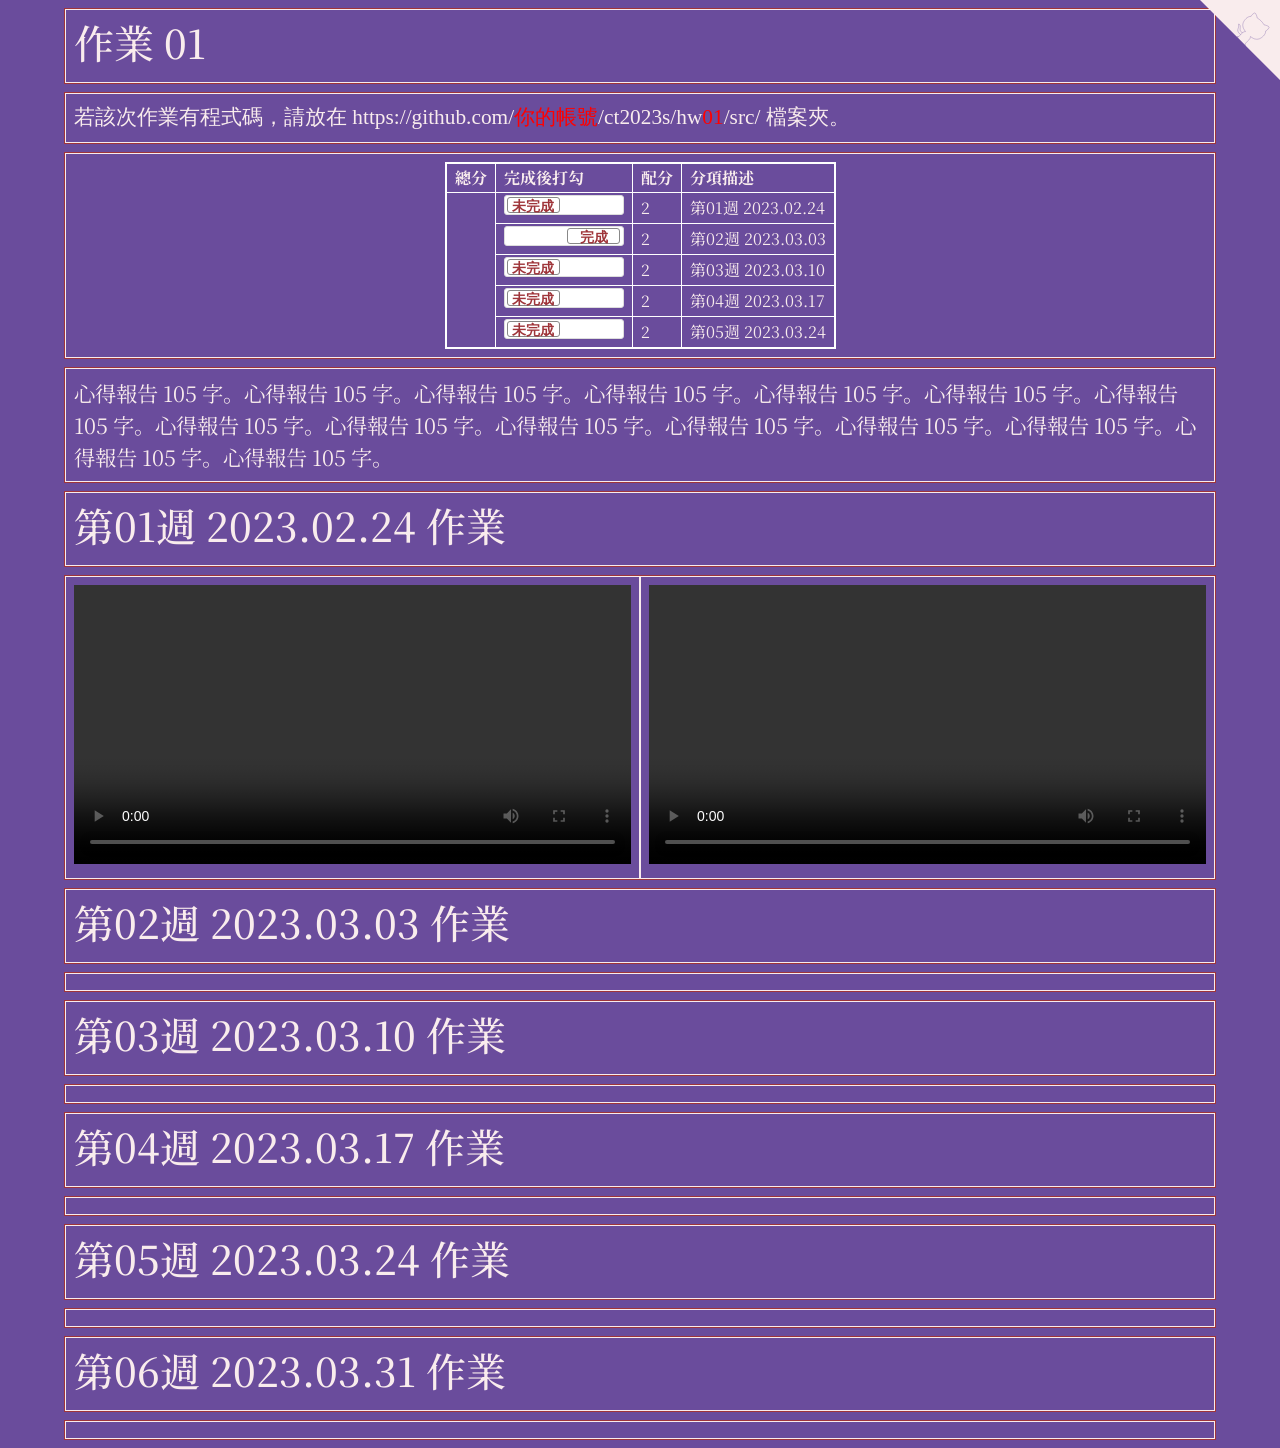
==== hw01/index.html @ 90efe3b5 "Add files via upload" ====
<!doctype html>
<html lang="zh-Hant-TW">
<head>
<!-- Required meta tags -->
<meta charset="utf-8">
<meta name="viewport" content="width=device-width, initial-scale=1">

<!-- D3, jquery -->
<script src="https://d3js.org/d3.v3.min.js" charset="utf-8"></script>
<script src="https://code.jquery.com/jquery-3.6.0.min.js" charset="utf-8"></script>

<!-- Bootstrap CSS -->
<link href="https://cdn.jsdelivr.net/npm/bootstrap@5.1.1/dist/css/bootstrap.min.css" rel="stylesheet">
<script src="https://cdn.jsdelivr.net/npm/bootstrap@5.1.1/dist/js/bootstrap.bundle.min.js"></script>

<title>作品集 Portfolio</title>
<style type="text/css">
  @import url('https://fonts.googleapis.com/css2?family=Noto+Serif+JP:wght@200&display=swap');

  table {
  border-collapse: collapse;
  border: 2px solid white; /* rgba(217,140,144,1) */
  font-size:  12pt;
  margin-left: auto;
  margin-right: auto;
  }

  td,
  th {
  border: 1px solid white;
  padding: 2px 8px;
  }

  .flipswitch
  {
      position: relative;
      background: white;
      width: 120px;
      height: 20px;
      -webkit-appearance: initial;
      border-radius: 3px;
      -webkit-tap-highlight-color: rgba(0, 0, 0, 0);
      outline:none;
      font-size: 14px;
      font-family: Trebuchet, Arial, sans-serif;
      font-weight: bold;
      cursor:pointer;
      border:1px solid #ddd;
  }
  .flipswitch:after
  {
      position:absolute;
      top:5%;
      display:block; 
      line-height:16px;
      width:45%;
      height:90%;
      background:#fff;
      box-sizing:border-box;
      text-align:center;
      transition: all 0.3s ease-in 0s; 
      color:rgba(159,53,58,1);
      border:#888 1px solid;
      border-radius:3px;
  }
  .flipswitch:after
  {
      left:2%;
      content: "未完成";
  }
  .flipswitch:checked:after
  {
      left:53%;
      content: "完成";
  }

  body {
    background-color: rgb(106, 76, 156); /* #6A4C9C */
    color: rgb(106, 76, 156);
    font-family: 'Noto Serif JP', serif;
  }

  .container-fluid {
    width:  90%;
  }

  .hw12 {
    border: 1px solid rgb(159, 53, 58);
    margin-top: 8px;
    margin-bottom: 8px;
  }

  .twenty {
    border: 1px solid #f9eced;
    color: #f9eced;
    padding: 8px;
    font-size: 16pt;
  }

  .twenty:hover {
      box-shadow: 0 0 5px 3px #f9eced;
      color: cyan; 
      text-shadow: 0 0 6px #FFFFFF, 0 0 6px #000000;
  }

  @font-face {
    font-family:'cjkFonts';
    src: url(cjkFonts_allseto_v1.11.woff2) format('woff2');
    /* https://cloudconvert.com/ttf-to-woff2 */
  }
  
  .cjkFonts {
    font-family: 'cjkFonts';
  }

  .github-corner:hover 
  .octo-arm {
    animation: octocat-wave 560ms ease-in-out
  }
  @keyframes octocat-wave {
    0%,100% {
      transform:rotate(0)
    }
    20%,60% {
      transform:rotate(-25deg)
    }
    40%,80% {
      transform:rotate(10deg)
    }
  }
  @media (max-width:500px) {
    .github-corner:hover 
    .octo-arm {
      animation:none
    }

    .github-corner 
    .octo-arm {
      animation: octocat-wave 560ms ease-in-out
    }
  }

  /* 波浪 */
  a {
    color:yellow;
    text-decoration: none; 
    background: url("data:image/svg+xml,%3Csvg xmlns='http://www.w3.org/2000/svg' viewBox='0 0 20 4'%3E%3Cpath fill='none' stroke='%23fff' d='M0 3.5c5 0 5-3 10-3s5 3 10 3 5-3 10-3 5 3 10 3'/%3E%3C/svg%3E") repeat-x 0 100%; 
    background-size:20px auto; 
    animation: waveMove 1s infinite linear;
  }

  a:hover {
    color:#f30;
    text-decoration: none;
    background: none;
    animation: none;
    text-decoration: underline;
    padding:2px 0;
  }
  @keyframes waveMove {
    from { background-position:0 100%; }
    to { background-position:20px 100%; }
  }
  /* 波浪 */
</style>
</head>
<body>
<!-- https://alexlenail.me/NN-SVG/about.html -->
<a href="https://github.com/你的帳號/ct2023s/" class="github-corner" aria-label="View source on Github">
  <svg width="80" height="80" viewBox="0 0 250 250" style="fill:#f9eced; color:#fff; position: absolute; top: 0; border: 0; right: 0;" aria-hidden="true">
    <path d="M0,0 L115,115 L130,115 L142,142 L250,250 L250,0 Z"></path>
    <path d="M128.3,109.0 C113.8,99.7 119.0,89.6 119.0,89.6 C122.0,82.7 120.5,78.6 120.5,78.6 C119.2,72.0 123.4,76.3 123.4,76.3 C127.3,80.9 125.5,87.3 125.5,87.3 C122.9,97.6 130.6,101.9 134.4,103.2" fill="#f9eced" stroke="#6A4C9C" style="transform-origin: 130px 106px;" class="octo-arm"></path>
    <path d="M115.0,115.0 C114.9,115.1 118.7,116.5 119.8,115.4 L133.7,101.6 C136.9,99.2 139.9,98.4 142.2,98.6 C133.8,88.0 127.5,74.4 143.8,58.0 C148.5,53.4 154.0,51.2 159.7,51.0 C160.3,49.4 163.2,43.6 171.4,40.1 C171.4,40.1 176.1,42.5 178.8,56.2 C183.1,58.6 187.2,61.8 190.9,65.4 C194.5,69.0 197.7,73.2 200.1,77.6 C213.8,80.2 216.3,84.9 216.3,84.9 C212.7,93.1 206.9,96.0 205.4,96.6 C205.1,102.4 203.0,107.8 198.3,112.5 C181.9,128.9 168.3,122.5 157.7,114.1 C157.9,116.9 156.7,120.9 152.7,124.9 L141.0,136.5 C139.8,137.7 141.6,141.9 141.8,141.8 Z" fill="#f9eced" stroke="#6A4C9C" class="octo-body"></path>
  </svg>
</a>


<div class="container-fluid">

  <!-- ------------------------------------------------>
  <div class="row hw12">
    <div class="col-md-12 twenty">
      <h1>作業 01</h1>
    </div>
  </div>

  <!-- ------------------------------------------------>
  <div class="row hw12">
    <div class="col-md-12 twenty cjkFonts">
      若該次作業有程式碼，請放在 https://github.com/<span style="color:red;">你的帳號</span>/ct2023s/hw<span style="color:red;">01</span>/src/ 檔案夾。
    </div>
  </div>

  <!-- ------------------------------------------------>
  <div class="row hw12">
    <div class="col-md-12 twenty">
      <table>
        <tr>
          <th>總分</th>
          <th>完成後打勾</th>
          <th>配分</th>
          <th>分項描述</th>
        </tr>
        <tr>
          <td rowspan="7" id="myTotal"></td>
          <td><input type="checkbox" class="flipswitch" id="myCheckbox1"></td>
          <td id='m1'>2</td>
          <td>第01週 2023.02.24</td>
        </tr>
        <tr>
          <td><input type="checkbox" class="flipswitch" id="myCheckbox2" checked></td>
          <td id='m2'>2</td>
          <td>第02週 2023.03.03</td>
        </tr>
        <tr>
          <td><input type="checkbox" class="flipswitch" id="myCheckbox3"></td>
          <td id='m3'>2</td>
          <td>第03週 2023.03.10</td>
        </tr>
        <tr>
          <td><input type="checkbox" class="flipswitch" id="myCheckbox4"></td>
          <td id='m4'>2</td>
          <td>第04週 2023.03.17</td>
        </tr>
        <tr>
          <td><input type="checkbox" class="flipswitch" id="myCheckbox5"></td>
          <td id='m5'>2</td>
          <td>第05週 2023.03.24</td>
        </tr>
      </table>
    </div>
  </div>

  <!-- ------------------------------------------------>
  <div class="row hw12">
    <div class="col-md-12 twenty">
      心得報告 105 字。心得報告 105 字。心得報告 105 字。心得報告 105 字。心得報告 105 字。心得報告 105 字。心得報告 105 字。心得報告 105 字。心得報告 105 字。心得報告 105 字。心得報告 105 字。心得報告 105 字。心得報告 105 字。心得報告 105 字。心得報告 105 字。
    </div>
  </div>

  <!-- ------------------------------------------------>
  <div class="row hw12">
    <div class="col-md-12 twenty">
      <h1>第01週 2023.02.24 作業</h1>
    </div>
  </div>

  <!-- ------------------------------------------------>
  <div class="row hw12">
    <div class="col-md-6 twenty">
      <video id="video1" style="width:100%;max-width:100%;" controls="">
        <source src="https://www.w3schools.com/html/mov_bbb.mp4" type="video/mp4">
      </video>
    </div>
    <div class="col-md-6 twenty">
      <video id="video1" style="width:100%;max-width:100%;" controls="">
        <source src="https://www.w3schools.com/html/mov_bbb.mp4" type="video/mp4">
      </video>
    </div>
  </div>


  <!-- ------------------------------------------------>
  <div class="row hw12">
    <div class="col-md-12 twenty">
      <h1>第02週 2023.03.03 作業</h1>
    </div>
  </div>

  <!-- ------------------------------------------------>
  <div class="row hw12">
    <div class="col-md-12 twenty">
      
    </div>
  </div>



  <!-- ------------------------------------------------>
  <div class="row hw12">
    <div class="col-md-12 twenty">
      <h1>第03週 2023.03.10 作業</h1>
    </div>
  </div>

  <!-- ------------------------------------------------>
  <div class="row hw12">
    <div class="col-md-12 twenty">
      
    </div>
  </div>



  <!-- ------------------------------------------------>
  <div class="row hw12">
    <div class="col-md-12 twenty">
      <h1>第04週 2023.03.17 作業</h1>
    </div>
  </div>

  <!-- ------------------------------------------------>
  <div class="row hw12">
    <div class="col-md-12 twenty">
      
    </div>
  </div>



  <!-- ------------------------------------------------>
  <div class="row hw12">
    <div class="col-md-12 twenty">
      <h1>第05週 2023.03.24 作業</h1>
    </div>
  </div>

  <!-- ------------------------------------------------>
  <div class="row hw12">
    <div class="col-md-12 twenty">
      
    </div>
  </div>



  <!-- ------------------------------------------------>
  <div class="row hw12">
    <div class="col-md-12 twenty">
      <h1>第06週 2023.03.31 作業</h1>
    </div>
  </div>

  <!-- ------------------------------------------------>
  <div class="row hw12">
    <div class="col-md-12 twenty">
      
    </div>
  </div>


  <!-- ------------------------------------------------>

  <!-- ------------------------------------------------>


<script>
  $(function() {
    var f = function() {
      $(this).next().text($(this).is(':checked') ? '做完' : '未做完');
    };
    $('input').change(f).trigger('change');
  });

  d3.select("#myCheckbox1").on("change",update);
  d3.select("#myCheckbox2").on("change",update);
  d3.select("#myCheckbox3").on("change",update);
  d3.select("#myCheckbox4").on("change",update);
  d3.select("#myCheckbox5").on("change",update);
  d3.select("#myCheckbox6").on("change",update);
  d3.select("#myCheckbox7").on("change",update);

  update();
  
  function update(){

    var score = 0;

    if (d3.select("#myCheckbox1").property("checked")){
      score += parseInt(d3.select('#m1').html());
    }

    if (d3.select("#myCheckbox2").property("checked")){
      score += parseInt(d3.select('#m2').html());   
    }

    if (d3.select("#myCheckbox3").property("checked")){
      score += parseInt(d3.select('#m3').html());   
    }

    if (d3.select("#myCheckbox4").property("checked")){
      score += parseInt(d3.select('#m4').html());   
    }

    if (d3.select("#myCheckbox5").property("checked")){
      score += parseInt(d3.select('#m5').html());   
    }


    d3.select("#myTotal").html(score);    
  }
</script>

</body>
</html>
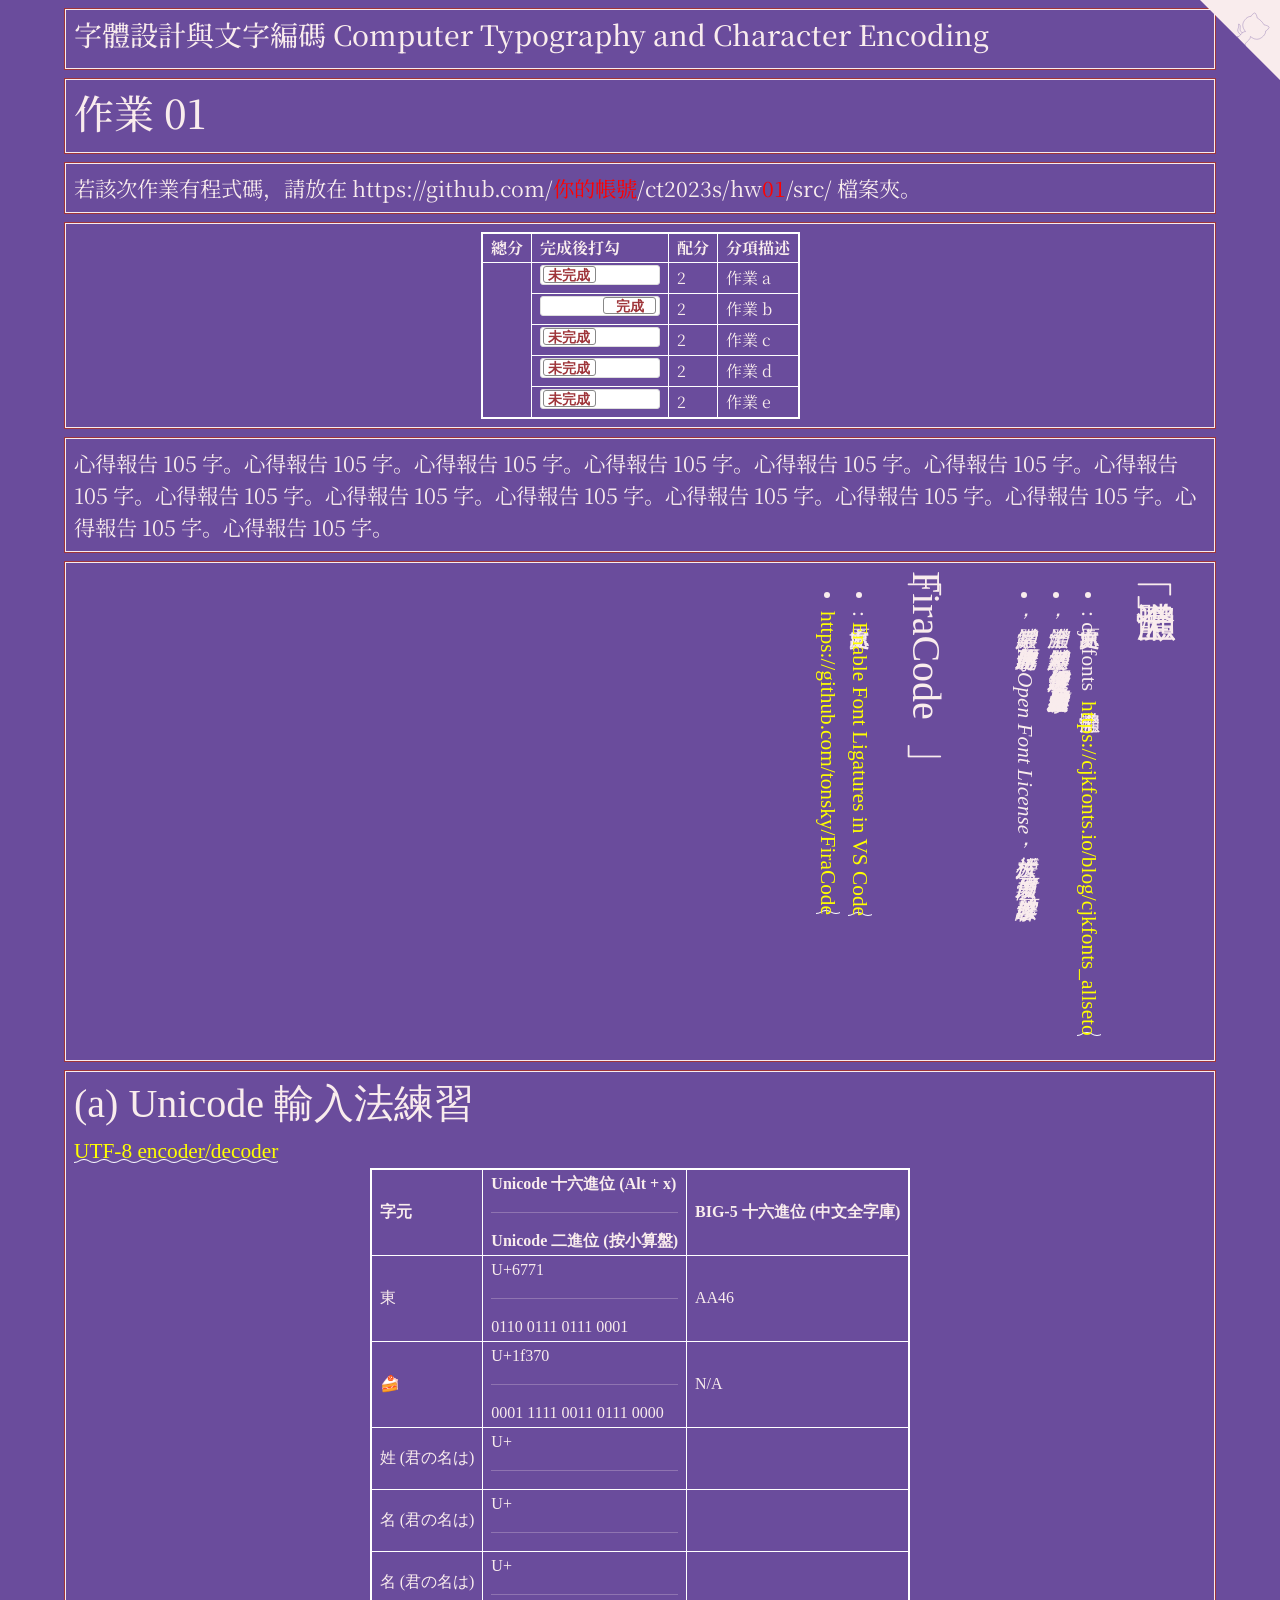
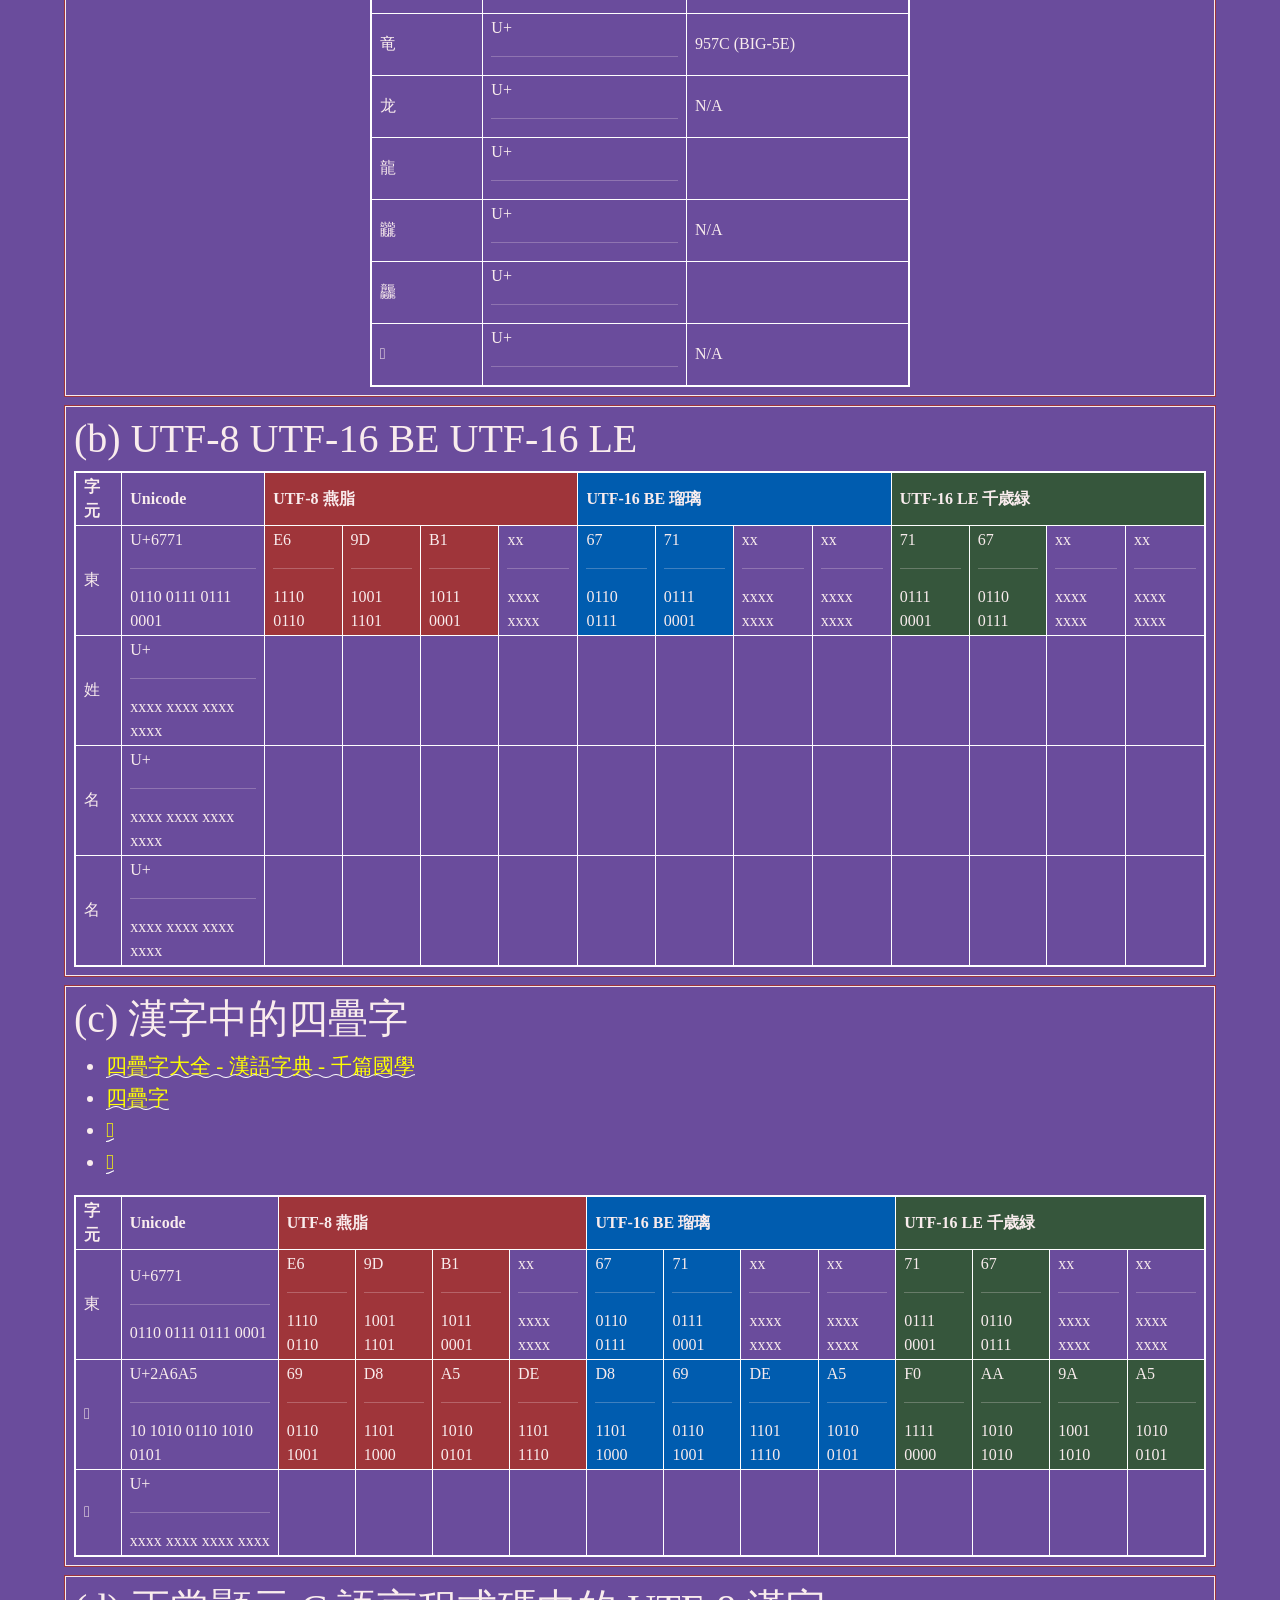
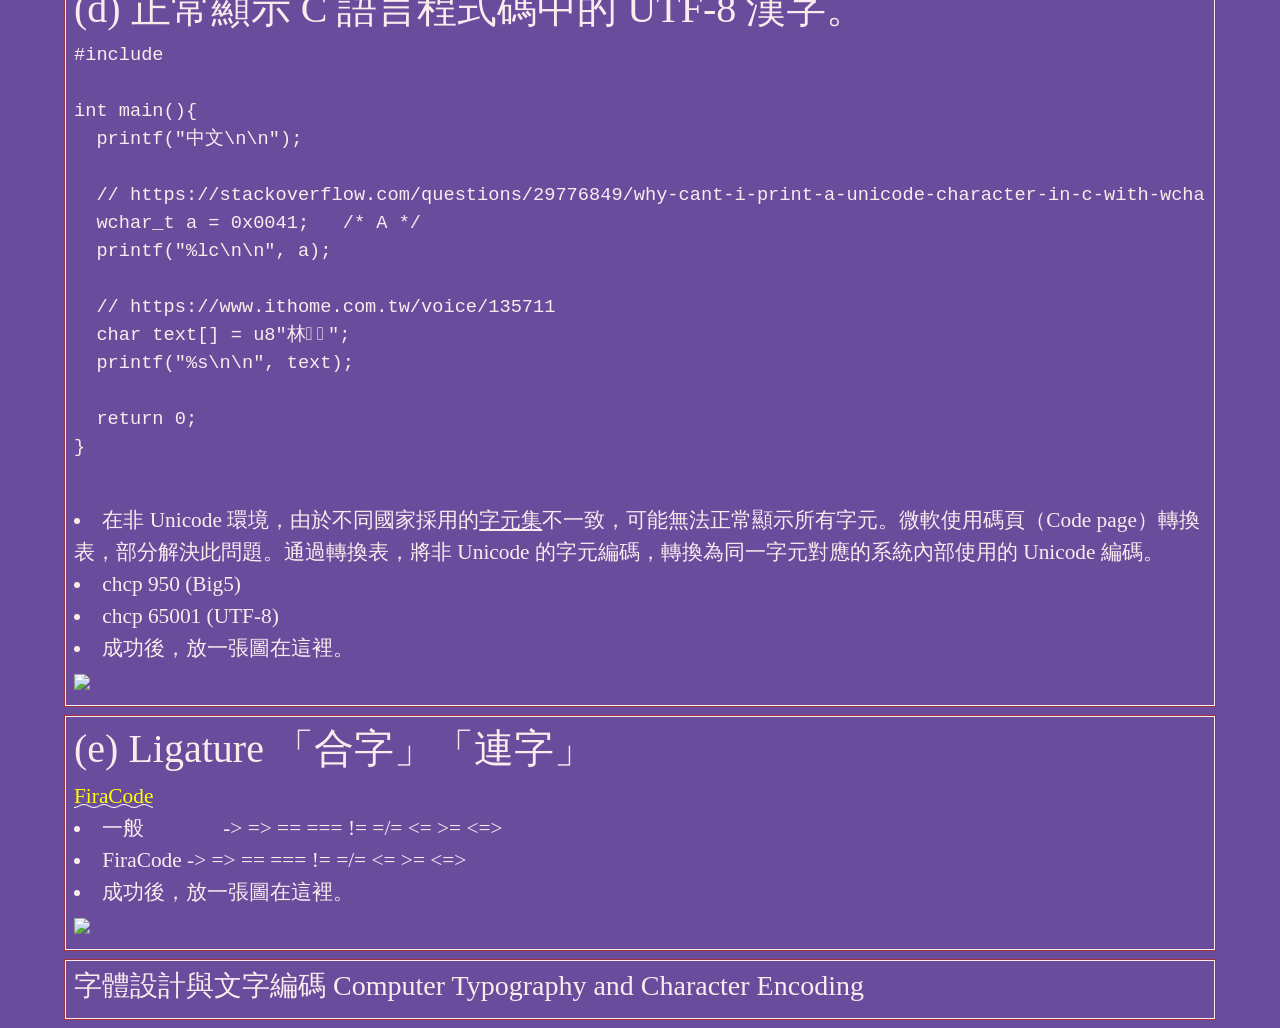
==== commit f737b0a4: "Update index.html" ====
--- a/hw01/index.html
+++ b/hw01/index.html
@@ -14,21 +14,23 @@
 <script src="https://cdn.jsdelivr.net/npm/bootstrap@5.1.1/dist/js/bootstrap.bundle.min.js"></script>
 
 <title>作品集 Portfolio</title>
+<!-- https://alexlenail.me/NN-SVG/about.html -->
+<link rel="icon" href="../hw00/favicon.svg"/>
 <style type="text/css">
   @import url('https://fonts.googleapis.com/css2?family=Noto+Serif+JP:wght@200&display=swap');
 
   table {
-  border-collapse: collapse;
-  border: 2px solid white; /* rgba(217,140,144,1) */
-  font-size:  12pt;
-  margin-left: auto;
-  margin-right: auto;
+    border-collapse: collapse;
+    border: 2px solid white; /* rgba(217,140,144,1) */
+    font-size:  12pt;
+    margin-left: auto;
+    margin-right: auto;
   }
 
   td,
   th {
-  border: 1px solid white;
-  padding: 2px 8px;
+    border: 1px solid white;
+    padding: 2px 8px;
   }
 
   .flipswitch
@@ -108,9 +110,24 @@
     src: url(cjkFonts_allseto_v1.11.woff2) format('woff2');
     /* https://cloudconvert.com/ttf-to-woff2 */
   }
-  
+
+  @font-face {
+    font-family:'FiraCode-Regular';
+    src: url(FiraCode-Regular.woff2) format('woff2');
+    /* https://worldofzero.com/posts/enable-font-ligatures-vscode/ */
+  }
+
   .cjkFonts {
     font-family: 'cjkFonts';
+    writing-mode: vertical-rl;
+  }
+
+  .cjkFontsH {
+    font-family: 'cjkFonts';
+  }
+
+  .FiraCode {
+    font-family: 'FiraCode-Regular';
   }
 
   .github-corner:hover 
@@ -180,13 +197,20 @@
   <!-- ------------------------------------------------>
   <div class="row hw12">
     <div class="col-md-12 twenty">
+      <h3>字體設計與文字編碼   Computer Typography and Character Encoding</h3>
+    </div>
+  </div>
+
+  <!-- ------------------------------------------------>
+  <div class="row hw12">
+    <div class="col-md-12 twenty">
       <h1>作業 01</h1>
     </div>
   </div>
 
   <!-- ------------------------------------------------>
   <div class="row hw12">
-    <div class="col-md-12 twenty cjkFonts">
+    <div class="col-md-12 twenty">
       若該次作業有程式碼，請放在 https://github.com/<span style="color:red;">你的帳號</span>/ct2023s/hw<span style="color:red;">01</span>/src/ 檔案夾。
     </div>
   </div>
@@ -205,27 +229,27 @@
           <td rowspan="7" id="myTotal"></td>
           <td><input type="checkbox" class="flipswitch" id="myCheckbox1"></td>
           <td id='m1'>2</td>
-          <td>第01週 2023.02.24</td>
+          <td>作業 a</td>
         </tr>
         <tr>
           <td><input type="checkbox" class="flipswitch" id="myCheckbox2" checked></td>
           <td id='m2'>2</td>
-          <td>第02週 2023.03.03</td>
+          <td>作業 b</td>
         </tr>
         <tr>
           <td><input type="checkbox" class="flipswitch" id="myCheckbox3"></td>
           <td id='m3'>2</td>
-          <td>第03週 2023.03.10</td>
+          <td>作業 c</td>
         </tr>
         <tr>
           <td><input type="checkbox" class="flipswitch" id="myCheckbox4"></td>
           <td id='m4'>2</td>
-          <td>第04週 2023.03.17</td>
+          <td>作業 d</td>
         </tr>
         <tr>
           <td><input type="checkbox" class="flipswitch" id="myCheckbox5"></td>
           <td id='m5'>2</td>
-          <td>第05週 2023.03.24</td>
+          <td>作業 e</td>
         </tr>
       </table>
     </div>
@@ -240,12 +264,28 @@
 
   <!-- ------------------------------------------------>
   <div class="row hw12">
-    <div class="col-md-12 twenty">
-      <h1>第01週 2023.02.24 作業</h1>
-    </div>
-  </div>
-
-  <!-- ------------------------------------------------>
+    <div class="col-md-12 twenty cjkFonts">
+      <h1> 「全瀨體」</h1>
+
+      <ul>
+        <li>原文出處: cjkfonts 全瀨體 <a href="https://cjkfonts.io/blog/cjkfonts_allseto" target="_blank"> https://cjkfonts.io/blog/cjkfonts_allseto</a></li>
+        <li><cite>全瀨體，基於瀨戶字體，透過深度學習智能造字，產生的字體數量是跟思源黑體相同。</cite></li>
+        <li><cite>瀨戶字體，原作者將此字體用 SIL Open Font License 授權方法，可以商業使用，可以容許修改字體。</cite></li>
+      </ul>
+
+      <h1> 「FiraCode」</h1>
+
+      <ul>
+       <li>原文出處: <a href="https://worldofzero.com/posts/enable-font-ligatures-vscode/" target="_blank"> Enable Font Ligatures in VS Code </a></li>
+        <li><a href="https://github.com/tonsky/FiraCode" target="_blank">https://github.com/tonsky/FiraCode</a></li>
+      </ul>
+
+
+    </div>
+  </div>
+
+  <!-- ------------------------------------------------>
+  <!--
   <div class="row hw12">
     <div class="col-md-6 twenty">
       <video id="video1" style="width:100%;max-width:100%;" controls="">
@@ -258,91 +298,301 @@
       </video>
     </div>
   </div>
-
-
-  <!-- ------------------------------------------------>
-  <div class="row hw12">
-    <div class="col-md-12 twenty">
-      <h1>第02週 2023.03.03 作業</h1>
-    </div>
-  </div>
-
-  <!-- ------------------------------------------------>
-  <div class="row hw12">
-    <div class="col-md-12 twenty">
-      
-    </div>
-  </div>
-
-
-
-  <!-- ------------------------------------------------>
-  <div class="row hw12">
-    <div class="col-md-12 twenty">
-      <h1>第03週 2023.03.10 作業</h1>
-    </div>
-  </div>
-
-  <!-- ------------------------------------------------>
-  <div class="row hw12">
-    <div class="col-md-12 twenty">
-      
-    </div>
-  </div>
-
-
-
-  <!-- ------------------------------------------------>
-  <div class="row hw12">
-    <div class="col-md-12 twenty">
-      <h1>第04週 2023.03.17 作業</h1>
-    </div>
-  </div>
-
-  <!-- ------------------------------------------------>
-  <div class="row hw12">
-    <div class="col-md-12 twenty">
-      
-    </div>
-  </div>
-
-
-
-  <!-- ------------------------------------------------>
-  <div class="row hw12">
-    <div class="col-md-12 twenty">
-      <h1>第05週 2023.03.24 作業</h1>
-    </div>
-  </div>
-
-  <!-- ------------------------------------------------>
-  <div class="row hw12">
-    <div class="col-md-12 twenty">
-      
-    </div>
-  </div>
-
-
-
-  <!-- ------------------------------------------------>
-  <div class="row hw12">
-    <div class="col-md-12 twenty">
-      <h1>第06週 2023.03.31 作業</h1>
-    </div>
-  </div>
-
-  <!-- ------------------------------------------------>
-  <div class="row hw12">
-    <div class="col-md-12 twenty">
-      
-    </div>
-  </div>
-
-
-  <!-- ------------------------------------------------>
-
-  <!-- ------------------------------------------------>
-
+  -->
+
+
+  <!-- ------------------------------------------------>
+  <div class="row hw12">
+    <div class="col-md-12 twenty cjkFontsH">
+      <h1>(a) Unicode 輸入法練習 </h1>
+      <a href="https://mothereff.in/utf-8" target="_blank">UTF-8 encoder/decoder</a>
+      <table>
+        <tr>
+          <th>字元</th>
+          <th>Unicode 十六進位 (Alt + x)<hr>Unicode 二進位 (按小算盤)</th>
+          <th>BIG-5 十六進位 (中文全字庫)</th>
+        </tr>
+        <tr>
+          <td>東</td>
+          <td>U+6771<hr>0110 0111 0111 0001</td>
+          <td>AA46</td> <!-- BIG-5 十六進位 -->
+        </tr>
+        <tr>
+          <td>🍰</td>
+          <td>U+1f370<hr>0001 1111 0011 0111 0000</td> <!-- Unicode 二進位 -->
+          <td>N/A</td> <!-- BIG-5 十六進位 -->
+        </tr>
+        <tr>
+          <td>姓 (君の名は)</td>
+          <td>U+<hr></td> <!-- Unicode 二進位 -->
+          <td></td> <!-- BIG-5 十六進位 -->
+        </tr>
+        <tr>
+          <td>名 (君の名は)</td>
+          <td>U+<hr></td> <!-- Unicode 二進位 -->
+          <td></td> <!-- BIG-5 十六進位 -->
+        </tr>
+        <tr>
+          <td>名 (君の名は)</td>
+          <td>U+<hr></td> <!-- Unicode 二進位 -->
+          <td></td> <!-- BIG-5 十六進位 -->
+        </tr>
+        <tr>
+          <td>竜</td>
+          <td>U+<hr></td> <!-- Unicode 二進位 -->
+          <td>957C (BIG-5E)</td> <!-- BIG-5 十六進位 -->
+        </tr>
+        <tr>
+          <td>龙</td>
+          <td>U+<hr></td> <!-- Unicode 二進位 -->
+          <td>N/A</td> <!-- BIG-5 十六進位 -->
+        </tr>
+        <tr>
+          <td>龍</td>
+          <td>U+<hr></td> <!-- Unicode 二進位 -->
+          <td></td> <!-- BIG-5 十六進位 -->
+        </tr>
+        <tr>
+          <td>龖</td>
+          <td>U+<hr></td> <!-- Unicode 二進位 -->
+          <td>N/A</td> <!-- BIG-5 十六進位 -->
+        </tr>
+        <tr>
+          <td>龘</td>
+          <td>U+<hr></td> <!-- Unicode 二進位 -->
+          <td></td> <!-- BIG-5 十六進位 -->
+        </tr>
+        <tr>
+          <td>𪚥</td> <!-- 新細明體-ExtB -->
+          <td>U+<hr></td> <!-- Unicode 二進位 -->
+          <td>N/A</td> <!-- BIG-5 十六進位 -->
+        </tr>
+      </table>
+    </div>
+  </div>
+
+  <!-- ------------------------------------------------>
+  <div class="row hw12">
+    <div class="col-md-12 twenty cjkFontsH">
+      <h1>(b) UTF-8 UTF-16 BE UTF-16 LE</h1>
+
+      <table>
+        <tr>
+          <th>字元</th> <!-- 紺 https://nipponcolors.com/#kon --> <!-- 桔梗 https://nipponcolors.com/#kikyo --> 
+          <th colspan="1">Unicode</th>
+          <th colspan="4" style="background-color:#9F353A;">UTF-8 燕脂</th> <!-- 燕脂 https://nipponcolors.com/#enji -->
+          <th colspan="4" style="background-color:#005CAF;">UTF-16 BE 瑠璃</th> <!-- 瑠璃 https://nipponcolors.com/#ruri https://nipponcolors.com/#kon -->
+          <th colspan="4" style="background-color:#36563C;">UTF-16 LE 千歳緑</th> <!-- 千歳緑 https://nipponcolors.com/#chitosemidori -->
+        </tr>
+        <tr>
+          <td>東</td>
+          <td>U+6771<hr>0110 0111 0111 0001</td>
+          <td style="background-color:#9F353A;">E6<hr>1110 0110</td> <!-- UTF-8 -->
+          <td style="background-color:#9F353A;">9D<hr>1001 1101</td>
+          <td style="background-color:#9F353A;">B1<hr>1011 0001</td>
+          <td>xx<hr>xxxx xxxx</td>
+          <td style="background-color:#005CAF;">67<hr>0110 0111</td> <!-- UTF-16 BE -->
+          <td style="background-color:#005CAF;">71<hr>0111 0001</td>
+          <td>xx<hr>xxxx xxxx</td>
+          <td>xx<hr>xxxx xxxx</td>
+          <td style="background-color:#36563C;">71<hr>0111 0001</td> <!-- UTF-16 LE -->
+          <td style="background-color:#36563C;">67<hr>0110 0111</td>
+          <td>xx<hr>xxxx xxxx</td>
+          <td>xx<hr>xxxx xxxx</td>
+        </tr>       
+        <tr>
+          <td>姓</td>
+          <td>U+<hr>xxxx xxxx xxxx xxxx</td>
+          <td></td> <!-- UTF-8 -->
+          <td></td>
+          <td></td>
+          <td></td>
+          <td></td> <!-- UTF-16 BE -->
+          <td></td>
+          <td></td>
+          <td></td>
+          <td></td> <!-- UTF-16 LE -->
+          <td></td>
+          <td></td>
+          <td></td>
+        </tr>
+        <tr>
+          <td>名</td>
+          <td>U+<hr>xxxx xxxx xxxx xxxx</td>
+          <td></td> <!-- UTF-8 -->
+          <td></td>
+          <td></td>
+          <td></td>
+          <td></td> <!-- UTF-16 BE -->
+          <td></td>
+          <td></td>
+          <td></td>
+          <td></td> <!-- UTF-16 LE -->
+          <td></td>
+          <td></td>
+          <td></td>
+        </tr>
+        <tr>
+          <td>名</td>
+          <td>U+<hr>xxxx xxxx xxxx xxxx</td>
+          <td></td> <!-- UTF-8 -->
+          <td></td>
+          <td></td>
+          <td></td>
+          <td></td> <!-- UTF-16 BE -->
+          <td></td>
+          <td></td>
+          <td></td>
+          <td></td> <!-- UTF-16 LE -->
+          <td></td>
+          <td></td>
+          <td></td>
+        </tr>
+      </table>
+    </div>
+  </div>
+
+
+
+  <!-- ------------------------------------------------>
+  <div class="row hw12">
+    <div class="col-md-12 twenty cjkFontsH">
+      <h1>(c) 漢字中的四疊字</h1>
+      <!--
+      <ul>
+        <li><a href="" target="_blank"> </a></li>
+        <li><a href="" target="_blank"> </a></li>
+      </ul>
+      -->
+      <ul>
+        <!-- 四叠字大全 - 汉语字典 - 千篇国学 -->
+        <li><a href="https://zidian.qianp.com/sidiezi.html" target="_blank">四疊字大全 - 漢語字典 - 千篇國學</a></li>
+        <li><a href="https://zh.wikipedia.org/wiki/%E5%9B%9B%E5%8F%A0%E5%AD%97" target="_blank">四疊字</a></li>
+        <li><a href="https://www.compart.com/en/unicode/U+2A6A5" target="_blank">𪚥</a></li>
+        <li><a href="https://www.compart.com/en/unicode/U+28C3B" target="_blank">𨰻</a></li>
+      </ul>
+
+      <table>
+        <tr>
+          <th>字元</th> <!-- 紺 https://nipponcolors.com/#kon --> <!-- 桔梗 https://nipponcolors.com/#kikyo --> 
+          <th colspan="1">Unicode</th>
+          <th colspan="4" style="background-color:#9F353A;">UTF-8 燕脂</th> <!-- 燕脂 https://nipponcolors.com/#enji -->
+          <th colspan="4" style="background-color:#005CAF;">UTF-16 BE 瑠璃</th> <!-- 瑠璃 https://nipponcolors.com/#ruri https://nipponcolors.com/#kon -->
+          <th colspan="4" style="background-color:#36563C;">UTF-16 LE 千歳緑</th> <!-- 千歳緑 https://nipponcolors.com/#chitosemidori -->
+        </tr>
+        <tr>
+        <td>東</td>
+          <td>U+6771<hr>0110 0111 0111 0001</td>
+          <td style="background-color:#9F353A;">E6<hr>1110 0110</td> <!-- UTF-8 -->
+          <td style="background-color:#9F353A;">9D<hr>1001 1101</td>
+          <td style="background-color:#9F353A;">B1<hr>1011 0001</td>
+          <td>xx<hr>xxxx xxxx</td>
+          <td style="background-color:#005CAF;">67<hr>0110 0111</td> <!-- UTF-16 BE -->
+          <td style="background-color:#005CAF;">71<hr>0111 0001</td>
+          <td>xx<hr>xxxx xxxx</td>
+          <td>xx<hr>xxxx xxxx</td>
+          <td style="background-color:#36563C;">71<hr>0111 0001</td> <!-- UTF-16 LE -->
+          <td style="background-color:#36563C;">67<hr>0110 0111</td>
+          <td>xx<hr>xxxx xxxx</td>
+          <td>xx<hr>xxxx xxxx</td>
+        </tr>
+        <tr>
+          <td>𪚥</td>
+          <td>U+2A6A5<hr>10 1010 0110 1010 0101</td>
+          <td style="background-color:#9F353A;">69<hr>0110 1001</td> <!-- UTF-8 -->
+          <td style="background-color:#9F353A;">D8<hr>1101 1000</td>
+          <td style="background-color:#9F353A;">A5<hr>1010 0101</td>
+          <td style="background-color:#9F353A;">DE<hr>1101 1110</td>
+
+          <td style="background-color:#005CAF;">D8<hr>1101 1000</td> <!-- UTF-16 BE -->
+          <td style="background-color:#005CAF;">69<hr>0110 1001</td>
+          <td style="background-color:#005CAF;">DE<hr>1101 1110</td>
+          <td style="background-color:#005CAF;">A5<hr>1010 0101</td>
+
+          <td style="background-color:#36563C;">F0<hr>1111 0000</td> <!-- UTF-16 LE -->
+          <td style="background-color:#36563C;">AA<hr>1010 1010</td>
+          <td style="background-color:#36563C;">9A<hr>1001 1010</td>
+          <td style="background-color:#36563C;">A5<hr>1010 0101</td>
+        </tr>
+        <tr>
+          <td>𨰻</td>
+          <td>U+<hr>xxxx xxxx xxxx xxxx</td>
+          <td></td> <!-- UTF-8 -->
+          <td></td>
+          <td></td>
+          <td></td>
+          <td></td> <!-- UTF-16 BE -->
+          <td></td>
+          <td></td>
+          <td></td>
+          <td></td> <!-- UTF-16 LE -->
+          <td></td>
+          <td></td>
+          <td></td>
+        </tr>
+      </table>
+
+    </div>
+  </div>
+
+  <!-- ------------------------------------------------>
+  <div class="row hw12">
+    <div class="col-md-12 twenty cjkFontsH">
+      <h1>(d) 正常顯示 C 語言程式碼中的 UTF-8 漢字。 </h1>
+      <pre>
+#include <stdio.h>
+
+int main(){
+  printf("中文\n\n");
+
+  // https://stackoverflow.com/questions/29776849/why-cant-i-print-a-unicode-character-in-c-with-wchar-t
+  wchar_t a = 0x0041;   /* A */
+  printf("%lc\n\n", a);
+
+  // https://www.ithome.com.tw/voice/135711
+  char text[] = u8"林𪚥𨰻";
+  printf("%s\n\n", text);
+
+  return 0;
+}
+      </pre>
+      <li>在非 Unicode 環境，由於不同國家採用的<u>字元集</u>不一致，可能無法正常顯示所有字元。微軟使用碼頁（Code page）轉換表，部分解決此問題。通過轉換表，將非 Unicode 的字元編碼，轉換為同一字元對應的系統內部使用的 Unicode 編碼。</li>
+      <li>chcp 950 (Big5)</li>
+      <li>chcp 65001 (UTF-8)</li>
+
+
+      <li>成功後，放一張圖在這裡。</li>
+      <img src="./d.png" width="768"/>
+    </div>
+  </div>
+
+
+
+  <!-- ------------------------------------------------>
+  <div class="row hw12">
+    <div class="col-md-12 twenty cjkFontsH">
+      <h1>(e) Ligature 「合字」「連字」</h1>
+      <a href="https://github.com/tonsky/FiraCode">FiraCode</a>
+      <li class="">一般 &nbsp; &ensp; &emsp; &thinsp; &zwnj; &zwj; -> => == === != =/= <= >= <=> </li>
+      <li class="FiraCode">FiraCode -> => == === != =/= <= >= <=> </li>
+      <li>成功後，放一張圖在這裡。</li>
+      <img src="./e.png" width="768"/>
+    </div>
+  </div>
+
+
+
+  <!-- ------------------------------------------------>
+  <div class="row hw12">
+    <div class="col-md-12 twenty cjkFontsH">
+      <h3>字體設計與文字編碼   Computer Typography and Character Encoding</h3>
+    </div>
+  </div>
+
+
+  <!-- ------------------------------------------------>
+
+  <!-- ------------------------------------------------>
 
 <script>
   $(function() {
